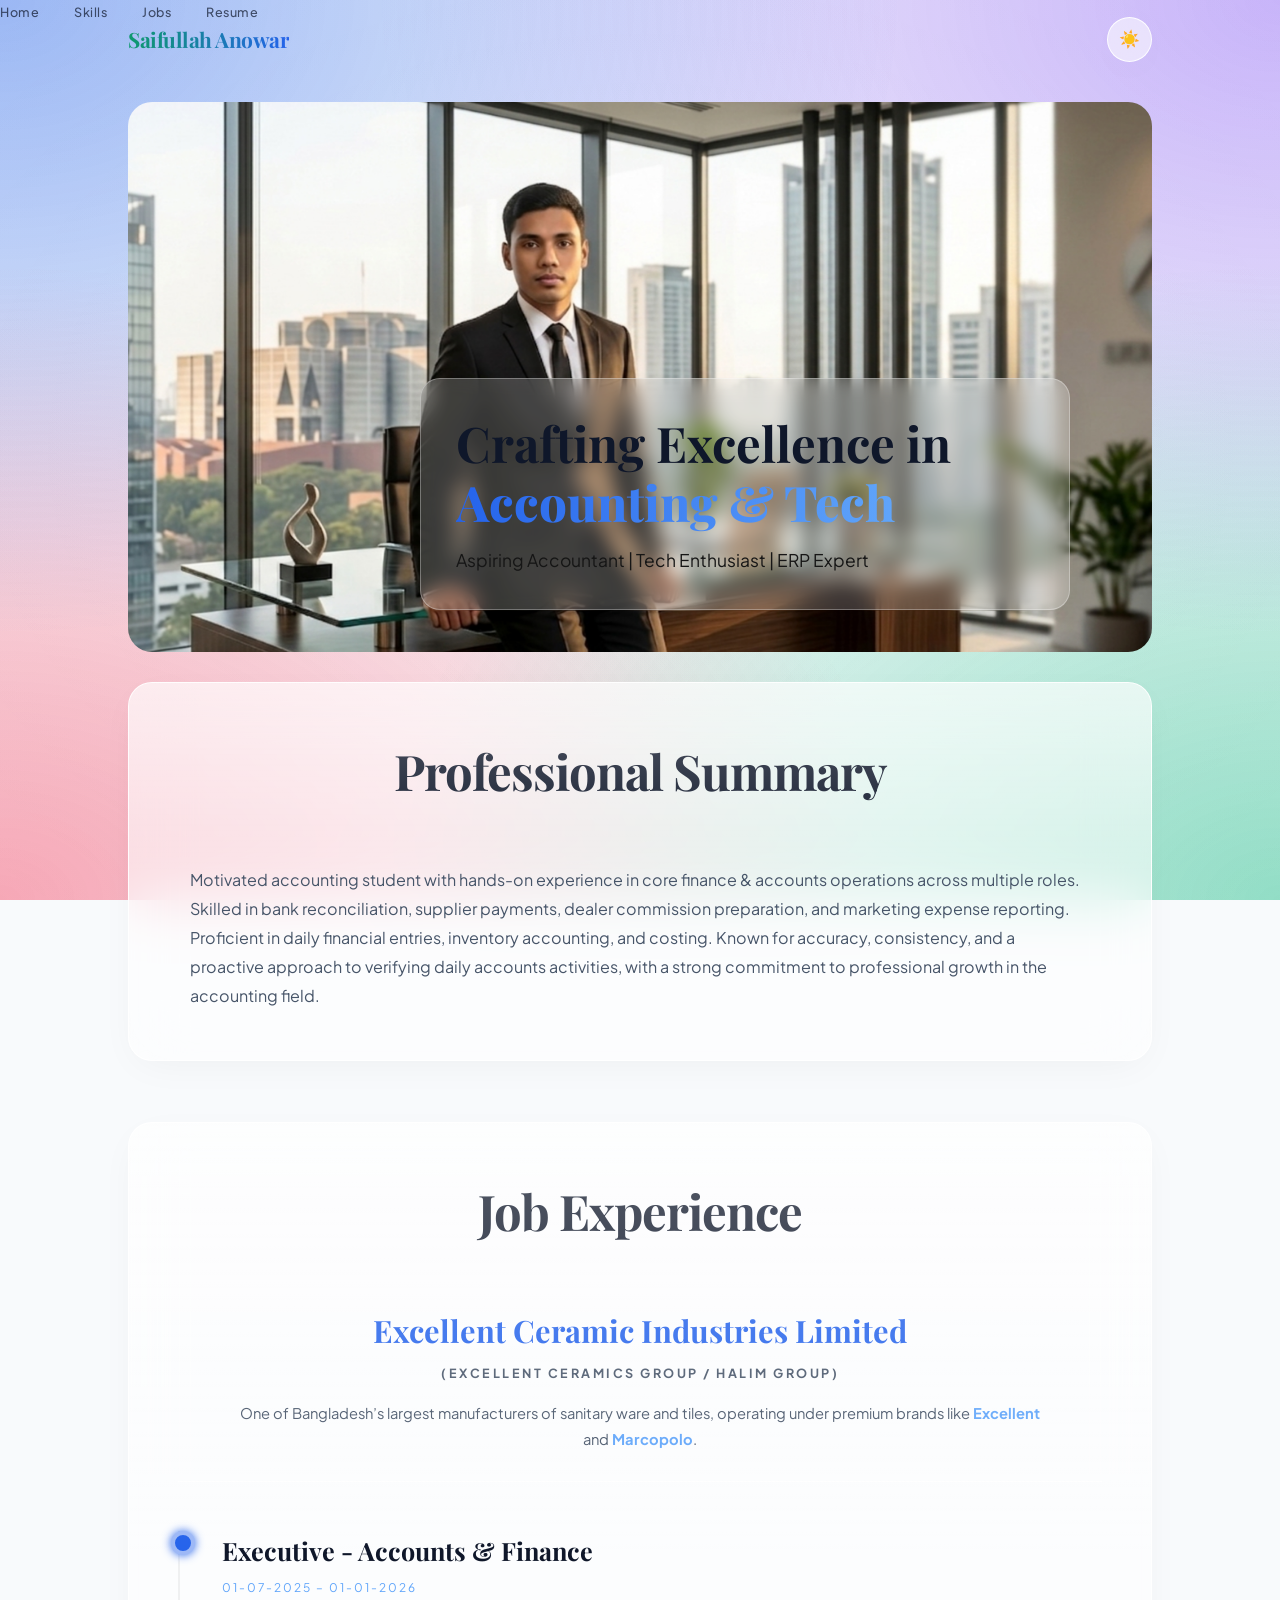
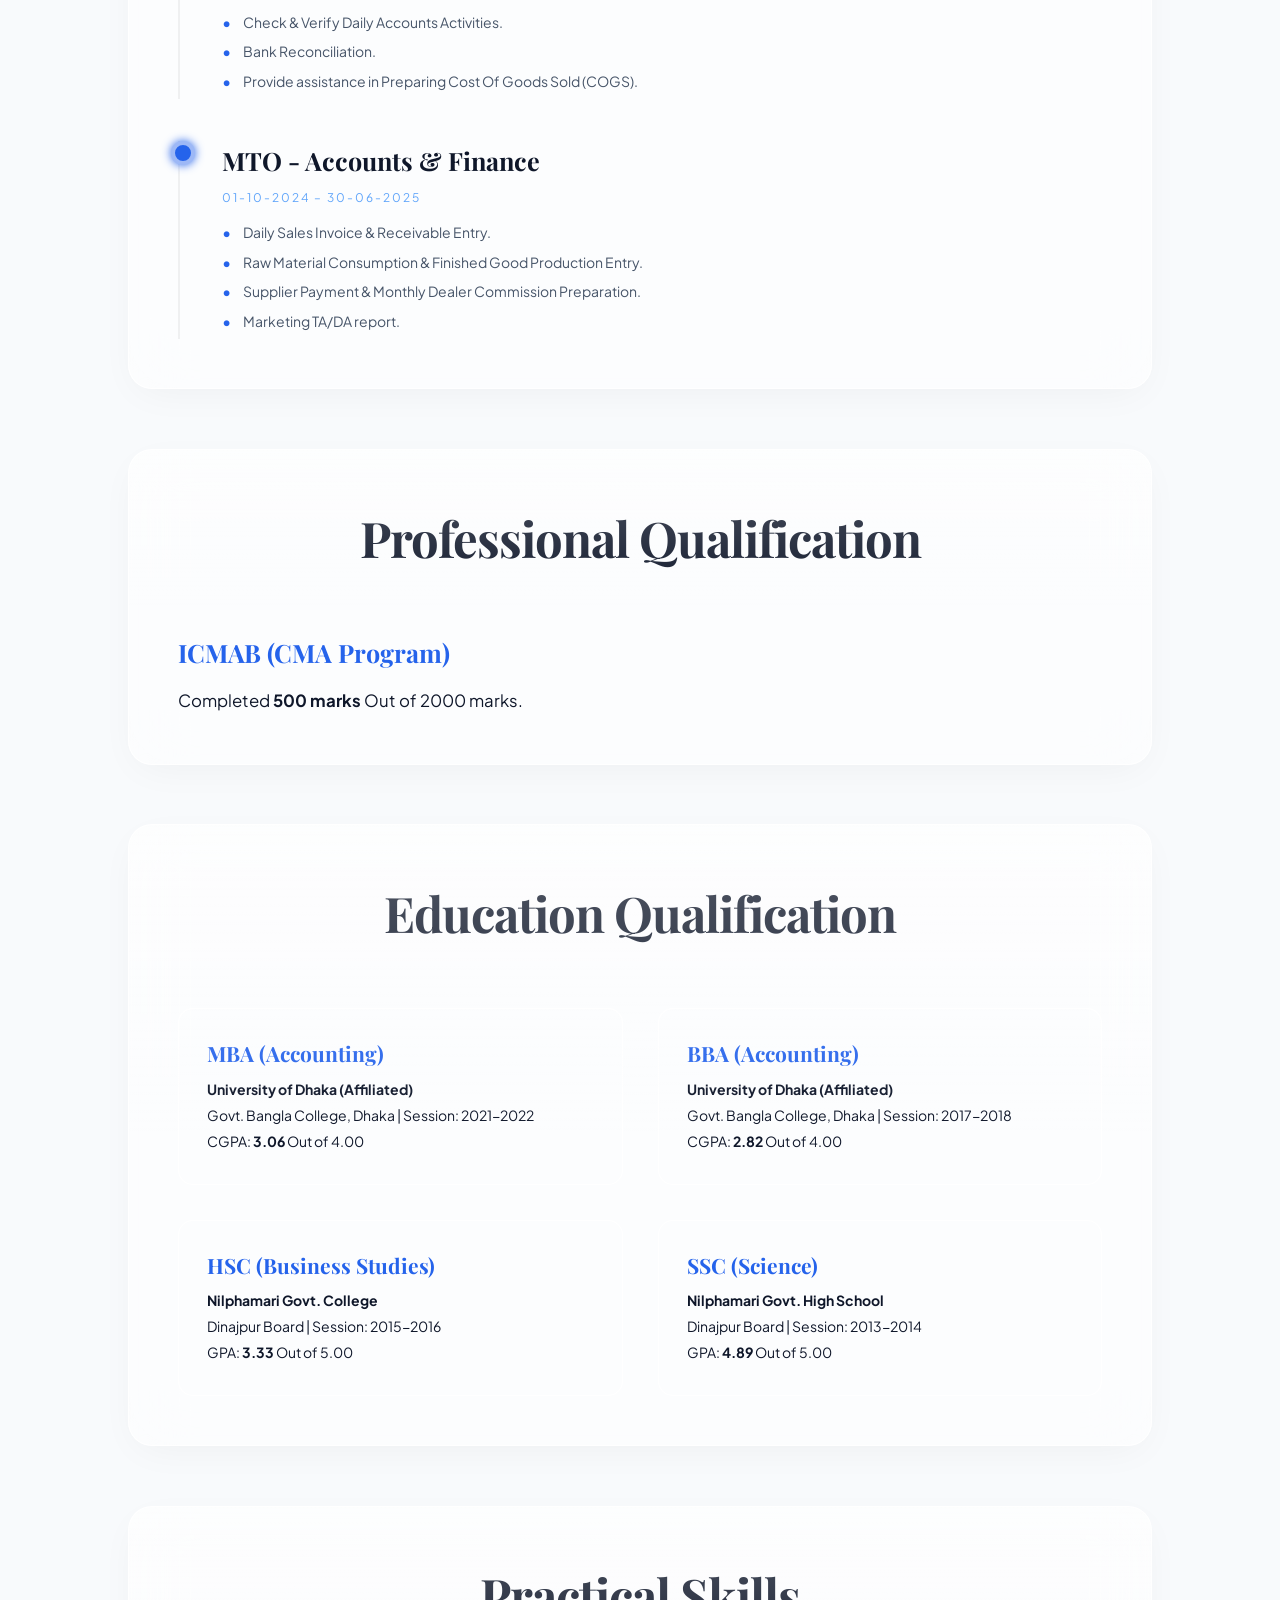
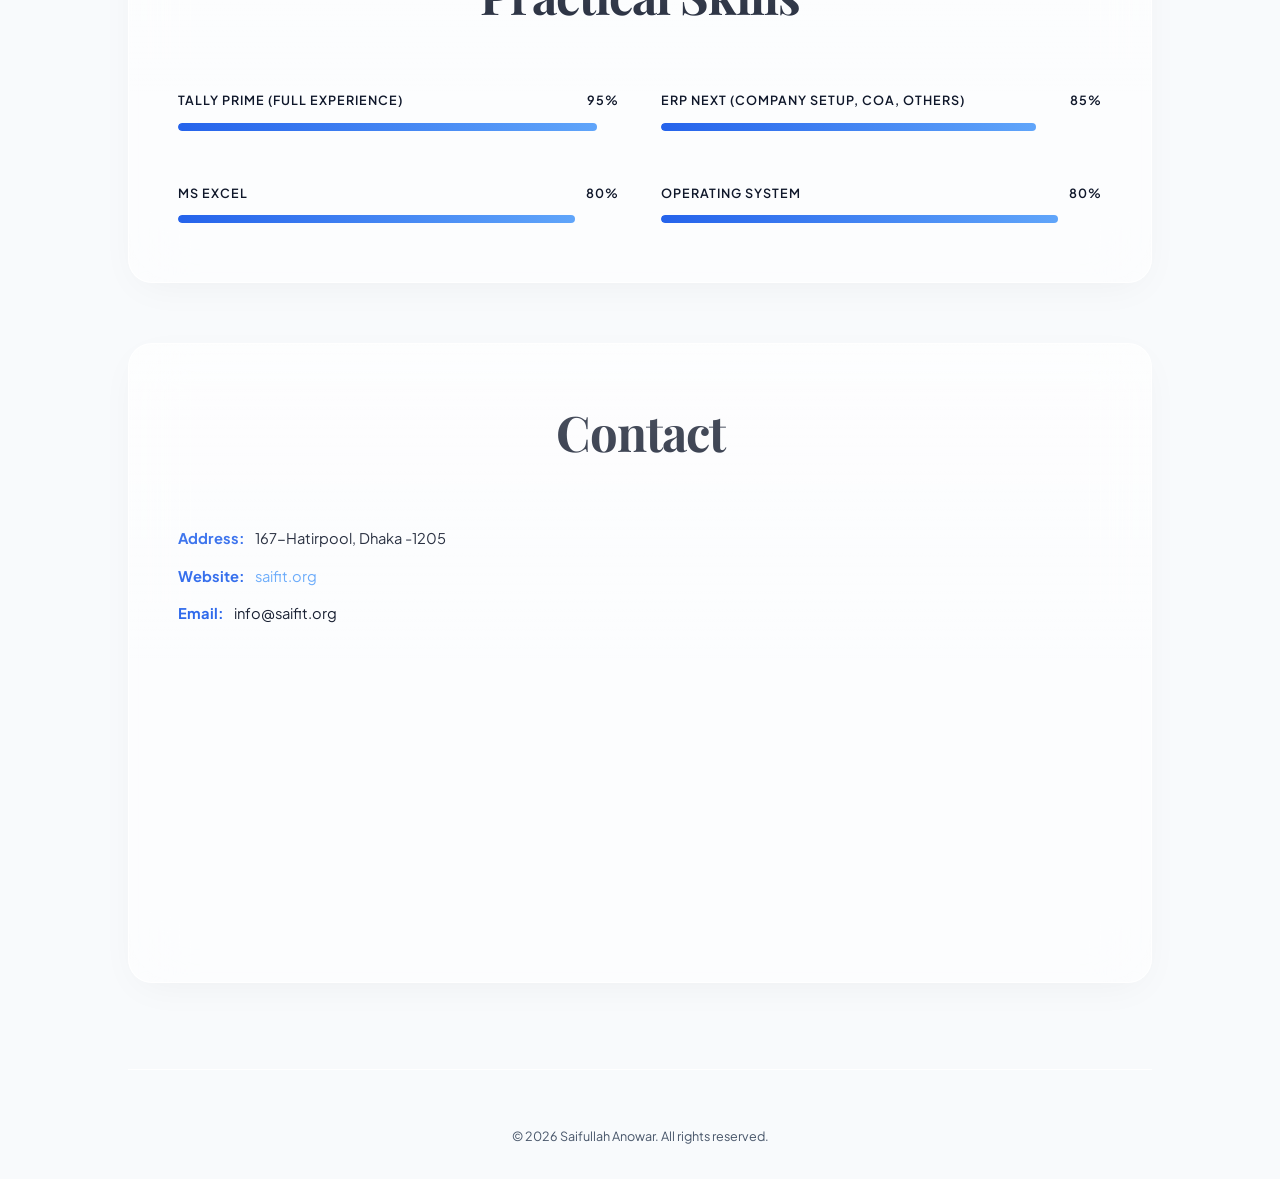
==== index.html @ 316e72c3 "Perf: optimize scroll, split templates, clean project" ====
<!DOCTYPE html>
<html lang="en">

<head>
  <meta charset="UTF-8" />
  <meta name="viewport" content="width=device-width, initial-scale=1.0" />
  <title>Saifullah Anowar – Portfolio</title>
  <link rel="preconnect" href="https://fonts.googleapis.com">
  <link rel="preconnect" href="https://fonts.gstatic.com" crossorigin>
  <link
    href="https://fonts.googleapis.com/css2?family=Playfair+Display:ital,wght@0,400..900;1,400..900&family=Plus+Jakarta+Sans:ital,wght@0,200..800;1,200..800&display=swap"
    rel="stylesheet">
  <link rel="stylesheet" href="assets/css/main.css" />

  <link rel="stylesheet" href="assets/css/desktop-ui.css" media="screen and (min-width: 1025px)" />
  <link rel="stylesheet" href="assets/css/mobile-ui.css" media="screen and (max-width: 1024px)" />

</head>

<body>
  <div id="header-placeholder"></div>

  <div class="layout">
    <main class="main">
      <section id="home" class="hero-section">
        <img src="assets/img/bg-section.png" alt="Hero Background" />
        <div class="hero-content">
          <h1>Crafting Excellence in <span class="accent-text">Accounting & Tech</span></h1>
          <p>Aspiring Accountant | Tech Enthusiast | ERP Expert</p>
        </div>
      </section>

      <section id="summary" class="summary-section section">
        <div class="glass-card">
          <div class="section-title">
            <h2>Professional Summary</h2>
          </div>
          <div class="summary-content">
            <p>Motivated accounting student with hands-on experience in core finance & accounts operations across
              multiple roles. Skilled in bank reconciliation, supplier payments, dealer commission preparation, and
              marketing expense reporting. Proficient in daily financial entries, inventory accounting, and costing.
              Known for accuracy, consistency, and a proactive approach to verifying daily accounts activities, with a
              strong commitment to professional growth in the accounting field.</p>
          </div>
        </div>
      </section>

      <section id="experience" class="experience-section section">
        <div class="glass-card">
          <div class="section-title">
            <h2>Job Experience</h2>
          </div>

          <div class="company-header">
            <h3>Excellent Ceramic Industries Limited</h3>
            <h4>(Excellent Ceramics Group / Halim Group)</h4>
            <p>One of Bangladesh’s largest manufacturers of sanitary ware and tiles, operating under premium brands like
              <strong>Excellent</strong> and <strong>Marcopolo</strong>.
            </p>
          </div>

          <div class="resume-grid">
            <div class="resume-item">
              <h2>Executive - Accounts & Finance</h2>
              <span>01-07-2025 – 01-01-2026</span>
              <ul>
                <li>Check & Verify Daily Accounts Activities.</li>
                <li>Bank Reconciliation.</li>
                <li>Provide assistance in Preparing Cost Of Goods Sold (COGS).</li>
              </ul>
            </div>
            <div class="resume-item">
              <h2>MTO - Accounts & Finance</h2>
              <span>01-10-2024 – 30-06-2025</span>
              <ul>
                <li>Daily Sales Invoice & Receivable Entry.</li>
                <li>Raw Material Consumption & Finished Good Production Entry.</li>
                <li>Supplier Payment & Monthly Dealer Commission Preparation.</li>
                <li>Marketing TA/DA report.</li>
              </ul>
            </div>
          </div>
        </div>
      </section>

      <section id="pro-qual" class="pro-qual-section section">
        <div class="glass-card">
          <div class="section-title">
            <h2>Professional Qualification</h2>
          </div>
          <div class="qual-content">
            <div class="qual-item">
              <h3>ICMAB (CMA Program)</h3>
              <p>Completed <strong>500 marks</strong> Out of 2000 marks.</p>
            </div>
          </div>
        </div>
      </section>

      <section id="education" class="education-section section">
        <div class="glass-card">
          <div class="section-title">
            <h2>Education Qualification</h2>
          </div>
          <div class="education-grid">
            <div class="edu-item">
              <h3>MBA (Accounting)</h3>
              <p><strong>University of Dhaka (Affiliated)</strong></p>
              <p>Govt. Bangla College, Dhaka | Session: 2021-2022</p>
              <p>CGPA: <strong>3.06</strong> Out of 4.00</p>
            </div>
            <div class="edu-item">
              <h3>BBA (Accounting)</h3>
              <p><strong>University of Dhaka (Affiliated)</strong></p>
              <p>Govt. Bangla College, Dhaka | Session: 2017-2018</p>
              <p>CGPA: <strong>2.82</strong> Out of 4.00</p>
            </div>
            <div class="edu-item">
              <h3>HSC (Business Studies)</h3>
              <p><strong>Nilphamari Govt. College</strong></p>
              <p>Dinajpur Board | Session: 2015-2016</p>
              <p>GPA: <strong>3.33</strong> Out of 5.00</p>
            </div>
            <div class="edu-item">
              <h3>SSC (Science)</h3>
              <p><strong>Nilphamari Govt. High School</strong></p>
              <p>Dinajpur Board | Session: 2013-2014</p>
              <p>GPA: <strong>4.89</strong> Out of 5.00</p>
            </div>
          </div>
        </div>
      </section>

      <section id="skills" class="skills-section section">
        <div class="glass-card">
          <div class="section-title">
            <h2>Practical Skills</h2>
          </div>
          <div class="skills-grid">
            <div class="skill-item">
              <label>TALLY PRIME (Full Experience)<span>95%</span></label>
              <div class="skill-bar"><span style="width: 95%"></span></div>
            </div>
            <div class="skill-item">
              <label>ERP NEXT (Company Setup, CoA, Others)<span>85%</span></label>
              <div class="skill-bar"><span style="width: 85%"></span></div>
            </div>
            <div class="skill-item">
              <label>MS Excel<span>80%</span></label>
              <div class="skill-bar"><span style="width: 90%"></span></div>
            </div>
            <div class="skill-item">
              <label>Operating System<span>80%</span></label>
              <div class="skill-bar"><span style="width: 90%"></span></div>
            </div>
          </div>
        </div>
      </section>

      <section id="details" class="details-section section">
        <div class="glass-card">
          <div class="section-title">
            <h2>Contact</h2>
          </div>
          <div class="details-grid">
            <div class="details-info">
              <div class="info-list">
                <p><strong>Address:</strong> 167-Hatirpool, Dhaka -1205</p>
                <p><strong>Website:</strong> <a href="https://saifit.org" target="_blank">saifit.org</a></p>
                <p><strong>Email:</strong> info@saifit.org</p>
              </div>
            </div>
            <div class="contact-map">
              <iframe class="map"
                src="https://www.google.com/maps/embed?pb=!1m14!1m12!1m3!1d1535.550013653479!2d90.39192133598281!3d23.741173668134117!2m3!1f0!2f0!3f0!3m2!1i1024!2i768!4f13.1!5e0!3m2!1sbn!2sbd!4v1751826912068!5m2!1sbn!2sbd"
                width="100%" height="300" style="border:0; border-radius: 15px;" allowfullscreen="" loading="lazy"
                referrerpolicy="no-referrer-when-downgrade"></iframe>
            </div>
          </div>
        </div>
      </section>

      <div id="footer-placeholder"></div>
    </main>
  </div>


  <script>
    let currentMode = window.innerWidth <= 1024 ? 'mobile' : 'desktop';

    async function loadUI() {
      const templateName = currentMode === 'mobile' ? 'mobile-ui.html' : 'desktop-ui.html';
      try {
        const response = await fetch(`templetes/${templateName}`);
        if (!response.ok) throw new Error("Failed to load template");
        const html = await response.text();
        
        const parser = new DOMParser();
        const doc = parser.parseFromString(html, 'text/html');
        
        const headerPlaceholder = document.getElementById('header-placeholder');
        headerPlaceholder.innerHTML = '';
        const newHeader = doc.querySelector('header');
        if (newHeader) headerPlaceholder.appendChild(newHeader.cloneNode(true));
        
        if (currentMode === 'mobile') {
          const newNav = doc.querySelector('nav');
          if (newNav) headerPlaceholder.appendChild(newNav.cloneNode(true));
        }

        const footerPlaceholder = document.getElementById('footer-placeholder');
        footerPlaceholder.innerHTML = '';
        const newFooter = doc.querySelector('footer');
        if (newFooter) footerPlaceholder.appendChild(newFooter.cloneNode(true));

        initTheme();
        window.dispatchEvent(new Event('scroll'));

      } catch (err) {
        console.error(err);
        document.getElementById('header-placeholder').innerHTML = 
          `<div style="padding: 20px; background: red; color: white; text-align: center; z-index: 10000; position: relative;">
            <b>Error loading UI templates.</b> Make sure you are using a local web server (like VS Code Live Server) because browsers block 'fetch' on file:/// paths natively.
          </div>`;
      }
    }

    loadUI();

    window.addEventListener('resize', () => {
      const newMode = window.innerWidth <= 1024 ? 'mobile' : 'desktop';
      if (newMode !== currentMode) {
        currentMode = newMode;
        loadUI();
      }
    });

    // Theme logic
    function initTheme() {
      const savedTheme = localStorage.getItem('theme');
      const systemTheme = window.matchMedia('(prefers-color-scheme: dark)').matches ? 'dark' : 'light';
      const theme = savedTheme || systemTheme;
      document.documentElement.setAttribute('data-theme', theme);
    }

    function toggleTheme() {
      const currentTheme = document.documentElement.getAttribute('data-theme');
      const newTheme = currentTheme === 'dark' ? 'light' : 'dark';
      document.documentElement.setAttribute('data-theme', newTheme);
      localStorage.setItem('theme', newTheme);
    }

    function toggleMenu() {
      const menu = document.getElementById('navmenu');
      if(menu) menu.classList.toggle('visible');
    }

    // Header scroll effect
    window.addEventListener('scroll', () => {
      const header = document.getElementById('header');
      if(header) {
        if (window.scrollY > 50) {
          header.classList.add('scrolled');
        } else {
          header.classList.remove('scrolled');
        }
      }
    });
  </script>
</body>

</html>
---- assets/css/main.css ----
:root {
  --accent: #2563eb;
  --accent-light: #60a5fa;
  --text: #0f172a;
  --text-dim: #475569;
  --font-body: 'Plus Jakarta Sans', sans-serif;
  --font-heading: 'Playfair Display', serif;

  /* Lite Theme Vars */
  --bg-base: #f8fafc;
  --glass-bg: rgba(255, 255, 255, 0.55);
  --glass-border: rgba(255, 255, 255, 0.9);
  --glass-blur: blur(30px);
  --header-bg: rgba(255, 255, 255, 0.6);
  --card-shadow: 0 10px 40px -10px rgba(0, 0, 0, 0.05);
  --mesh-opacity: 0.25;
}

[data-theme="dark"] {
  --accent: #60a5fa;
  --accent-light: #93c5fd;
  --text: #f1f5f9;
  --text-dim: #94a3b8;

  /* Dark Theme Vars */
  --bg-base: #020617;
  --glass-bg: rgba(15, 23, 42, 0.75);
  --glass-border: rgba(255, 255, 255, 0.2);
  --glass-blur: blur(30px);
  --header-bg: rgba(2, 6, 23, 0.8);
  --card-shadow: 0 20px 50px -12px rgba(0, 0, 0, 0.5);
  --mesh-opacity: 0.25;
}

/* Reset */
* {
  margin: 0;
  padding: 0;
  box-sizing: border-box;
}

html {
  font-size: clamp(14px, 1vw, 16px);
}

body {
  font-family: var(--font-body);
  color: var(--text);
  width: 100%;
  min-height: 100vh;
  overflow-x: hidden;
  background-color: var(--bg-base);
  line-height: 1.6;
  transition: background-color 0.5s ease, color 0.5s ease;
}

body::before {
  content: "";
  position: fixed;
  top: 0;
  left: 0;
  width: 100vw;
  height: 100vh;
  z-index: -10;
  pointer-events: none;
  background:
    radial-gradient(at 0% 0%, rgba(37, 99, 235, var(--mesh-opacity)) 0px, transparent 50%),
    radial-gradient(at 100% 0%, rgba(139, 92, 246, var(--mesh-opacity)) 0px, transparent 50%),
    radial-gradient(at 100% 100%, rgba(16, 185, 129, var(--mesh-opacity)) 0px, transparent 50%),
    radial-gradient(at 0% 100%, rgba(244, 63, 94, var(--mesh-opacity)) 0px, transparent 50%),
    radial-gradient(at 50% 50%, rgba(255, 255, 255, 0.05) 0px, transparent 100%);
}

/* Layout */
.layout {
  display: flex;
  flex-direction: column;
  padding-top: 80px;
  /* Space for fixed header */
}

/* Main Content */
.main {
  width: 80%;
  max-width: 1200px;
  margin: 0 auto;
}

/* Section Styles */
.section {
  padding: 30px 0;
  margin: 0;
  background: transparent;
  border: none;
  backdrop-filter: none;
  -webkit-backdrop-filter: none;
  box-shadow: none;
}

.glass-card {
  background: var(--glass-bg);
  backdrop-filter: var(--glass-blur);
  -webkit-backdrop-filter: var(--glass-blur);
  border: 1px solid var(--glass-border);
  border-radius: 24px;
  padding: 3.5rem;
  box-shadow: var(--card-shadow);
  position: relative;
  overflow: hidden;
  transition: background 0.5s ease, border 0.5s ease, box-shadow 0.5s ease;
  will-change: transform;
  transform: translateZ(0);
}

[data-theme="dark"] .glass-card {
  background: linear-gradient(135deg, rgba(30, 41, 59, 0.4), rgba(15, 23, 42, 0.7));
  border-top: 1px solid rgba(255, 255, 255, 0.15);
  border-left: 1px solid rgba(255, 255, 255, 0.1);
}

.glass-card::before {
  content: "";
  position: absolute;
  top: 0;
  left: 0;
  right: 0;
  height: 50%;
  background: linear-gradient(to bottom, rgba(255, 255, 255, 0.3) 0%, transparent 100%);
  pointer-events: none;
  z-index: 1;
}

.section-title {
  text-align: center;
  margin-bottom: 4rem;
}

.section-title h2 {
  font-size: 3.5rem;
  font-family: var(--font-heading);
  margin-bottom: 1rem;
  font-weight: 700;
  letter-spacing: -1px;
}

.section-title p {
  font-size: 1.1rem;
  color: var(--text-dim);
  max-width: 600px;
  margin: 0 auto;
  font-style: normal;
  line-height: 1.8;
}

/* Hero Section */
.hero-section {
  position: relative;
  min-height: calc(70vh - 80px);
  display: flex;
  flex-direction: column;
  justify-content: flex-end;
  align-items: flex-end;
  overflow: hidden;
  text-align: left;
  padding: 3rem 8%;
  border-radius: 24px;
}

.hero-section img {
  position: absolute;
  top: 0;
  left: 0;
  width: 100%;
  height: 100%;
  object-fit: cover;
  z-index: -1;
  opacity: 1;
  /* Slightly more visible */
  filter: none;
}

.hero-content {
  background: rgba(255, 255, 255, 0.2);
  backdrop-filter: blur(10px);
  -webkit-backdrop-filter: blur(10px);
  padding: 2.5rem;
  border-radius: 20px;
  border: 1px solid rgba(255, 255, 255, 0.3);
  box-shadow: 0 10px 30px rgba(0, 0, 0, 0.05);
  animation: fadeInLeft 1s ease-out;
  max-width: 650px;
}

.hero-section h1 {
  font-family: var(--font-heading);
  font-size: 3.5rem;
  /* Reduced for better visibility of BG */
  margin-bottom: 15px;
  line-height: 1.2;
  font-weight: 700;
}

.accent-text {
  background: linear-gradient(to right, var(--accent), var(--accent-light));
  -webkit-background-clip: text;
  -webkit-text-fill-color: transparent;
  font-weight: 800;
}

.hero-section p {
  font-size: 1.25rem;
  color: rgb(22, 22, 22);
  margin: 0;
}

@keyframes fadeInLeft {
  from {
    opacity: 0;
    transform: translateX(-30px);
  }

  to {
    opacity: 1;
    transform: translateX(0);
  }
}

/* Summary Section */
.summary-content p {
  font-size: 1.15rem;
  line-height: 1.8;
  color: var(--text-dim);
  max-width: 900px;
  margin: 0 auto;
}

/* Education Section */
.education-grid {
  display: grid;
  grid-template-columns: repeat(2, 1fr);
  gap: 2.5rem;
}

.edu-item {
  padding: 2rem;
  background: rgba(255, 255, 255, 0.03);
  border-radius: 15px;
  border: 1px solid var(--glass-border);
  transition: transform 0.3s ease, background 0.3s ease;
}

.edu-item:hover {
  transform: translateY(-5px);
  background: rgba(255, 255, 255, 0.05);
  border-color: var(--accent-light);
}

.edu-item h3 {
  font-family: var(--font-heading);
  font-size: 1.5rem;
  margin-bottom: 0.5rem;
  color: var(--accent);
}

.edu-item p {
  margin-bottom: 0.25rem;
}

.edu-item p strong {
  color: var(--text);
}

/* Details Section */
.details-grid {
  display: grid;
  grid-template-columns: 1fr 1fr;
  gap: 3rem;
  align-items: start;
}

.info-list p {
  margin-bottom: 1rem;
  font-size: 1.05rem;
}

.info-list p strong {
  color: var(--accent);
  margin-right: 0.5rem;
}

.info-list a {
  color: var(--accent-light);
  text-decoration: none;
}

.info-list a:hover {
  text-decoration: underline;
}

.qual-item h3 {
  font-family: var(--font-heading);
  font-size: 1.8rem;
  color: var(--accent);
  margin-bottom: 1rem;
}

.qual-item p {
  font-size: 1.2rem;
}


/* Skills Section */
.skills-grid {
  display: grid;
  grid-template-columns: repeat(2, 1fr);
  gap: 3rem;
}

.skill-item label {
  font-size: 0.9rem;
  font-weight: 600;
  margin-bottom: 12px;
  display: flex;
  justify-content: space-between;
  text-transform: uppercase;
  letter-spacing: 1px;
}

.skill-bar {
  height: 8px;
  background: rgba(255, 255, 255, 0.05);
  border-radius: 4px;
  overflow: hidden;
  margin-bottom: 10px;
}

.skill-bar span {
  display: block;
  height: 100%;
  background: linear-gradient(to right, var(--accent), var(--accent-light));
  border-radius: 4px;
  transition: width 1.5s cubic-bezier(0.1, 0, 0.1, 1);
}

/* Company Header for Experience */
.company-header {
  text-align: center;
  margin-bottom: 3.5rem;
  padding-bottom: 2rem;
  border-bottom: 1px solid var(--glass-border);
}

.company-header h3 {
  font-family: var(--font-heading);
  font-size: 2.2rem;
  color: var(--accent);
  margin-bottom: 0.5rem;
  font-weight: 700;
}

.company-header h4 {
  font-family: var(--font-body);
  font-size: 0.9rem;
  color: var(--text-dim);
  text-transform: uppercase;
  letter-spacing: 2.5px;
  margin-bottom: 1.2rem;
}

.company-header p {
  font-size: 1.05rem;
  color: var(--text-dim);
  max-width: 800px;
  margin: 0 auto;
  line-height: 1.8;
}

.company-header strong {
  color: var(--accent-light);
}

/* Resume Section */
.resume-grid {
  display: grid;
  gap: 3rem;
  position: relative;
}

.resume-item {
  position: relative;
  padding-left: 3rem;
  border-left: 2px solid rgba(0, 0, 0, 0.05);
}

.resume-item::before {
  content: "";
  width: 16px;
  height: 16px;
  background: var(--accent);
  border: 4px solid var(--glass-bg);
  border-radius: 50%;
  position: absolute;
  left: -9px;
  top: 0;
  box-shadow: 0 0 10px var(--accent);
}

.resume-item h2 {
  font-family: var(--font-heading);
  font-size: 1.8rem;
  color: var(--text);
  margin-bottom: 0.5rem;
}

.resume-item span {
  font-size: 0.85rem;
  color: var(--accent-light);
  text-transform: uppercase;
  letter-spacing: 2px;
  margin-bottom: 1rem;
  display: block;
}

.resume-item p {
  font-size: 1rem;
  color: var(--text-dim);
  line-height: 1.8;
}

.resume-item ul {
  margin-top: 1rem;
  list-style: none;
}

.resume-item ul li {
  position: relative;
  padding-left: 1.5rem;
  margin-bottom: 0.5rem;
  color: var(--text-dim);
}

.resume-item ul li::before {
  content: "•";
  color: var(--accent);
  position: absolute;
  left: 0;
  font-weight: bold;
}


/* Contact Section */
.contact-grid {
  display: grid;
  grid-template-columns: 1fr 1.5fr;
  gap: 4rem;
}

.contact-info {
  display: flex;
  flex-direction: column;
  gap: 2rem;
}

.contact-item h3 {
  font-family: var(--font-heading);
  font-size: 1.2rem;
  margin-bottom: 0.5rem;
  color: var(--accent-light);
}

.contact-item p {
  color: var(--text-dim);
}

.contact-map iframe {
  width: 100%;
  height: 400px;
  border-radius: 20px;
  border: 1px solid var(--glass-border);
}



/* 🎯 Responsive Adjustments */
@media (max-width: 1024px) {
  .hero-section h1 {
    font-size: 3.5rem;
  }

  .education-grid,
  .skills-grid,
  .details-grid {
    gap: 1.5rem;
  }

  .menu-toggle {
    display: none;
  }

  .navmenu {
    position: fixed;
    top: auto;
    bottom: 0;
    left: 0;
    width: 100%;
    height: auto;
    background: var(--header-bg);
    backdrop-filter: var(--glass-blur);
    -webkit-backdrop-filter: var(--glass-blur);
    padding: 0.8rem 1rem;
    border-top: 1px solid var(--glass-border);
    border-bottom: none;
    display: block;
    z-index: 1000;
  }

  .navmenu ul {
    flex-direction: row;
    justify-content: space-around;
    gap: 0;
    align-items: center;
  }

  .navmenu a {
    display: flex;
    flex-direction: column;
    align-items: center;
    gap: 0.4rem;
    font-size: 0.75rem;
    font-weight: 600;
    opacity: 0.6;
  }

  .navmenu a.active,
  .navmenu a:hover {
    opacity: 1;
    color: var(--accent);
  }

  .navmenu a::after {
    display: none;
  }

  .nav-icon {
    display: block;
    width: 24px;
    height: 24px;
  }
}

@media (max-width: 768px) {

  .header-container,
  .main {
    width: 92%;
  }

  .section-title h2 {
    font-size: 2.5rem;
  }

  .contact-grid,
  .skills-grid,
  .education-grid,
  .details-grid {
    grid-template-columns: 1fr;
  }

  .glass-card {
    padding: 1.5rem;
  }

  .hero-section {
    align-items: center;
    padding: 5% 5%;
  }

  .hero-content {
    max-width: 100%;
    padding: 2rem;
    text-align: center;
  }

  .hero-section h1 {
    font-size: 2.2rem;
  }

  .company-header h3 {
    font-size: 1.6rem;
  }

  .company-header h4 {
    font-size: 0.8rem;
  }

  .company-header p {
    font-size: 0.95rem;
  }
}
---- assets/css/desktop-ui.css ----
:root {
  --accent: #2563eb;
  --accent-light: #60a5fa;
  --text: #0f172a;
  --text-dim: #475569;
  --font-body: 'Plus Jakarta Sans', sans-serif;
  --font-heading: 'Playfair Display', serif;

  /* Lite Theme Vars */
  --bg-base: #f8fafc;
  --glass-bg: rgba(255, 255, 255, 0.55);
  --glass-border: rgba(255, 255, 255, 0.9);
  --glass-blur: blur(30px);
  --header-bg: rgba(255, 255, 255, 0.6);
  --card-shadow: 0 10px 40px -10px rgba(0, 0, 0, 0.05);
  --mesh-opacity: 0.25;
}

[data-theme="dark"] {
  --accent: #60a5fa;
  --accent-light: #93c5fd;
  --text: #f1f5f9;
  --text-dim: #94a3b8;

  /* Dark Theme Vars */
  --bg-base: #020617;
  --glass-bg: rgba(15, 23, 42, 0.75);
  --glass-border: rgba(255, 255, 255, 0.2);
  --glass-blur: blur(30px);
  --header-bg: rgba(2, 6, 23, 0.8);
  --card-shadow: 0 20px 50px -12px rgba(0, 0, 0, 0.5);
  --mesh-opacity: 0.25;
}

/* Reset */
* {
  margin: 0;
  padding: 0;
  box-sizing: border-box;
}

html {
  font-size: clamp(14px, 1vw, 16px);
}

body {
  font-family: var(--font-body);
  color: var(--text);
  width: 100%;
  min-height: 100vh;
  overflow-x: hidden;
  background-color: var(--bg-base);
  background:
    radial-gradient(at 0% 0%, rgba(37, 99, 235, var(--mesh-opacity)) 0px, transparent 50%),
    radial-gradient(at 100% 0%, rgba(139, 92, 246, var(--mesh-opacity)) 0px, transparent 50%),
    radial-gradient(at 100% 100%, rgba(16, 185, 129, var(--mesh-opacity)) 0px, transparent 50%),
    radial-gradient(at 0% 100%, rgba(244, 63, 94, var(--mesh-opacity)) 0px, transparent 50%),
    radial-gradient(at 50% 50%, rgba(255, 255, 255, 0.05) 0px, transparent 100%),
    var(--bg-base);
  background-attachment: fixed;
  line-height: 1.6;
  transition: background-color 0.5s ease, color 0.5s ease;
}

/* Layout */
.layout {
  display: flex;
  flex-direction: column;
  padding-top: 80px;
  /* Space for fixed header */
}

/* Header & Navigation */
.header {
  position: fixed;
  top: 0;
  left: 0;
  width: 100%;
  height: 80px;
  z-index: 1000;
  transition: height 0.4s ease, border-bottom 0.4s ease;
  display: flex;
  align-items: center;
  border-bottom: 1px solid transparent;
}

.header::before {
  content: "";
  position: absolute;
  top: 0;
  left: 0;
  right: 0;
  bottom: 0;
  background: transparent;
  transition: all 0.4s ease;
  z-index: -1;
  pointer-events: none;
}

.header.scrolled {
  border-bottom: 1px solid var(--glass-border);
  height: 70px;
}

.header.scrolled::before {
  background: var(--header-bg);
  backdrop-filter: var(--glass-blur);
  -webkit-backdrop-filter: var(--glass-blur);
}

.header-container {
  width: 80%;
  max-width: 1200px;
  margin: 0 auto;
  display: flex;
  justify-content: space-between;
  align-items: center;
}

.logo-text {
  font-family: var(--font-heading);
  font-size: 1.5rem;
  letter-spacing: -0.5px;
  background: linear-gradient(to right, #0e996c, var(--accent));
  -webkit-background-clip: text;
  -webkit-text-fill-color: transparent;
}

.header-right {
  display: flex;
  align-items: center;
  gap: 2.5rem;
}

.navmenu ul {
  display: flex;
  list-style: none;
  gap: 2.5rem;
}

.navmenu a {
  color: var(--text);
  text-decoration: none;
  font-size: 0.9rem;
  font-weight: 500;
  letter-spacing: 0.5px;
  transition: 0.3s;
  opacity: 0.7;
  position: relative;
}

.navmenu a:hover {
  opacity: 1;
  color: var(--accent-light);
}

.header-actions {
  display: flex;
  align-items: center;
  gap: 1rem;
}

.nav-icon {
  display: none;
}

/* Theme Toggle Button */
.theme-toggle {
  background: var(--glass-bg);
  border: 1px solid var(--glass-border);
  backdrop-filter: var(--glass-blur);
  width: 45px;
  height: 45px;
  border-radius: 50%;
  cursor: pointer;
  display: flex;
  align-items: center;
  justify-content: center;
  font-size: 1.2rem;
  transition: all 0.3s cubic-bezier(0.4, 0, 0.2, 1);
  color: var(--text);
  box-shadow: var(--card-shadow);
}

.theme-toggle:hover {
  transform: scale(1.1) rotate(12deg);
  border-color: var(--accent);
}

.theme-toggle .moon-icon {
  display: none;
}

[data-theme="dark"] .theme-toggle .sun-icon {
  display: none;
}

[data-theme="dark"] .theme-toggle .moon-icon {
  display: block;
}

.navmenu a::after {
  content: '';
  position: absolute;
  bottom: -5px;
  left: 0;
  width: 0;
  height: 2px;
  background: var(--accent);
  transition: 0.3s;
}

.navmenu a:hover::after {
  width: 100%;
}

/* Main Content */
.main {
  width: 80%;
  max-width: 1200px;
  margin: 0 auto;
}

/* Section Styles */
.section {
  padding: 30px 0;
  margin: 0;
  background: transparent;
  border: none;
  backdrop-filter: none;
  -webkit-backdrop-filter: none;
  box-shadow: none;
}

.glass-card {
  background: var(--glass-bg);
  backdrop-filter: var(--glass-blur);
  -webkit-backdrop-filter: var(--glass-blur);
  border: 1px solid var(--glass-border);
  border-radius: 24px;
  padding: 3.5rem;
  box-shadow: var(--card-shadow);
  position: relative;
  overflow: hidden;
  transition: background 0.5s ease, border 0.5s ease, box-shadow 0.5s ease;
}

[data-theme="dark"] .glass-card {
  background: linear-gradient(135deg, rgba(30, 41, 59, 0.4), rgba(15, 23, 42, 0.7));
  border-top: 1px solid rgba(255, 255, 255, 0.15);
  border-left: 1px solid rgba(255, 255, 255, 0.1);
}

.glass-card::before {
  content: "";
  position: absolute;
  top: 0;
  left: 0;
  right: 0;
  height: 50%;
  background: linear-gradient(to bottom, rgba(255, 255, 255, 0.3) 0%, transparent 100%);
  pointer-events: none;
  z-index: 1;
}

.section-title {
  text-align: center;
  margin-bottom: 4rem;
}

.section-title h2 {
  font-size: 3.5rem;
  font-family: var(--font-heading);
  margin-bottom: 1rem;
  font-weight: 700;
  letter-spacing: -1px;
}

.section-title p {
  font-size: 1.1rem;
  color: var(--text-dim);
  max-width: 600px;
  margin: 0 auto;
  font-style: normal;
  line-height: 1.8;
}

/* Hero Section */
.hero-section {
  position: relative;
  min-height: calc(70vh - 80px);
  display: flex;
  flex-direction: column;
  justify-content: flex-end;
  align-items: flex-end;
  overflow: hidden;
  text-align: left;
  padding: 3rem 8%;
  border-radius: 24px;
}

.hero-section img {
  position: absolute;
  top: 0;
  left: 0;
  width: 100%;
  height: 100%;
  object-fit: cover;
  z-index: -1;
  opacity: 1;
  /* Slightly more visible */
  filter: none;
}

.hero-content {
  background: rgba(255, 255, 255, 0.2);
  backdrop-filter: blur(10px);
  -webkit-backdrop-filter: blur(10px);
  padding: 2.5rem;
  border-radius: 20px;
  border: 1px solid rgba(255, 255, 255, 0.3);
  box-shadow: 0 10px 30px rgba(0, 0, 0, 0.05);
  animation: fadeInLeft 1s ease-out;
  max-width: 650px;
}

.hero-section h1 {
  font-family: var(--font-heading);
  font-size: 3.5rem;
  /* Reduced for better visibility of BG */
  margin-bottom: 15px;
  line-height: 1.2;
  font-weight: 700;
}

.accent-text {
  background: linear-gradient(to right, var(--accent), var(--accent-light));
  -webkit-background-clip: text;
  -webkit-text-fill-color: transparent;
  font-weight: 800;
}

.hero-section p {
  font-size: 1.25rem;
  color: rgb(22, 22, 22);
  margin: 0;
}

@keyframes fadeInLeft {
  from {
    opacity: 0;
    transform: translateX(-30px);
  }

  to {
    opacity: 1;
    transform: translateX(0);
  }
}

/* Summary Section */
.summary-content p {
  font-size: 1.15rem;
  line-height: 1.8;
  color: var(--text-dim);
  max-width: 900px;
  margin: 0 auto;
}

/* Education Section */
.education-grid {
  display: grid;
  grid-template-columns: repeat(2, 1fr);
  gap: 2.5rem;
}

.edu-item {
  padding: 2rem;
  background: rgba(255, 255, 255, 0.03);
  border-radius: 15px;
  border: 1px solid var(--glass-border);
  transition: transform 0.3s ease, background 0.3s ease;
}

.edu-item:hover {
  transform: translateY(-5px);
  background: rgba(255, 255, 255, 0.05);
  border-color: var(--accent-light);
}

.edu-item h3 {
  font-family: var(--font-heading);
  font-size: 1.5rem;
  margin-bottom: 0.5rem;
  color: var(--accent);
}

.edu-item p {
  margin-bottom: 0.25rem;
}

.edu-item p strong {
  color: var(--text);
}

/* Details Section */
.details-grid {
  display: grid;
  grid-template-columns: 1fr 1fr;
  gap: 3rem;
  align-items: start;
}

.info-list p {
  margin-bottom: 1rem;
  font-size: 1.05rem;
}

.info-list p strong {
  color: var(--accent);
  margin-right: 0.5rem;
}

.info-list a {
  color: var(--accent-light);
  text-decoration: none;
}

.info-list a:hover {
  text-decoration: underline;
}

.qual-item h3 {
  font-family: var(--font-heading);
  font-size: 1.8rem;
  color: var(--accent);
  margin-bottom: 1rem;
}

.qual-item p {
  font-size: 1.2rem;
}


/* Skills Section */
.skills-grid {
  display: grid;
  grid-template-columns: repeat(2, 1fr);
  gap: 3rem;
}

.skill-item label {
  font-size: 0.9rem;
  font-weight: 600;
  margin-bottom: 12px;
  display: flex;
  justify-content: space-between;
  text-transform: uppercase;
  letter-spacing: 1px;
}

.skill-bar {
  height: 8px;
  background: rgba(255, 255, 255, 0.05);
  border-radius: 4px;
  overflow: hidden;
  margin-bottom: 10px;
}

.skill-bar span {
  display: block;
  height: 100%;
  background: linear-gradient(to right, var(--accent), var(--accent-light));
  border-radius: 4px;
  transition: width 1.5s cubic-bezier(0.1, 0, 0.1, 1);
}

/* Company Header for Experience */
.company-header {
  text-align: center;
  margin-bottom: 3.5rem;
  padding-bottom: 2rem;
  border-bottom: 1px solid var(--glass-border);
}

.company-header h3 {
  font-family: var(--font-heading);
  font-size: 2.2rem;
  color: var(--accent);
  margin-bottom: 0.5rem;
  font-weight: 700;
}

.company-header h4 {
  font-family: var(--font-body);
  font-size: 0.9rem;
  color: var(--text-dim);
  text-transform: uppercase;
  letter-spacing: 2.5px;
  margin-bottom: 1.2rem;
}

.company-header p {
  font-size: 1.05rem;
  color: var(--text-dim);
  max-width: 800px;
  margin: 0 auto;
  line-height: 1.8;
}

.company-header strong {
  color: var(--accent-light);
}

/* Resume Section */
.resume-grid {
  display: grid;
  gap: 3rem;
  position: relative;
}

.resume-item {
  position: relative;
  padding-left: 3rem;
  border-left: 2px solid rgba(0, 0, 0, 0.05);
}

.resume-item::before {
  content: "";
  width: 16px;
  height: 16px;
  background: var(--accent);
  border: 4px solid var(--glass-bg);
  border-radius: 50%;
  position: absolute;
  left: -9px;
  top: 0;
  box-shadow: 0 0 10px var(--accent);
}

.resume-item h2 {
  font-family: var(--font-heading);
  font-size: 1.8rem;
  color: var(--text);
  margin-bottom: 0.5rem;
}

.resume-item span {
  font-size: 0.85rem;
  color: var(--accent-light);
  text-transform: uppercase;
  letter-spacing: 2px;
  margin-bottom: 1rem;
  display: block;
}

.resume-item p {
  font-size: 1rem;
  color: var(--text-dim);
  line-height: 1.8;
}

.resume-item ul {
  margin-top: 1rem;
  list-style: none;
}

.resume-item ul li {
  position: relative;
  padding-left: 1.5rem;
  margin-bottom: 0.5rem;
  color: var(--text-dim);
}

.resume-item ul li::before {
  content: "•";
  color: var(--accent);
  position: absolute;
  left: 0;
  font-weight: bold;
}


/* Contact Section */
.contact-grid {
  display: grid;
  grid-template-columns: 1fr 1.5fr;
  gap: 4rem;
}

.contact-info {
  display: flex;
  flex-direction: column;
  gap: 2rem;
}

.contact-item h3 {
  font-family: var(--font-heading);
  font-size: 1.2rem;
  margin-bottom: 0.5rem;
  color: var(--accent-light);
}

.contact-item p {
  color: var(--text-dim);
}

.contact-map iframe {
  width: 100%;
  height: 400px;
  border-radius: 20px;
  border: 1px solid var(--glass-border);
}

/* Footer */
.footer {
  text-align: center;
  padding: 4rem 0;
  color: var(--text-dim);
  font-size: 0.9rem;
  border-top: 1px solid var(--glass-border);
  margin-top: 4rem;
}

/* Mobile Toggle */
.menu-toggle {
  display: none;
  font-size: 1.8rem;
  cursor: pointer;
  color: var(--text);
}

/* 🎯 Responsive Adjustments */
@media (max-width: 1024px) {
  .hero-section h1 {
    font-size: 3.5rem;
  }

  .education-grid,
  .skills-grid,
  .details-grid {
    gap: 1.5rem;
  }

  .menu-toggle {
    display: none;
  }

  .navmenu {
    position: fixed;
    top: auto;
    bottom: 0;
    left: 0;
    width: 100%;
    height: auto;
    background: var(--header-bg);
    backdrop-filter: var(--glass-blur);
    -webkit-backdrop-filter: var(--glass-blur);
    padding: 0.8rem 1rem;
    border-top: 1px solid var(--glass-border);
    border-bottom: none;
    display: block;
    z-index: 1000;
  }

  .navmenu ul {
    flex-direction: row;
    justify-content: space-around;
    gap: 0;
    align-items: center;
  }

  .navmenu a {
    display: flex;
    flex-direction: column;
    align-items: center;
    gap: 0.4rem;
    font-size: 0.75rem;
    font-weight: 600;
    opacity: 0.6;
  }

  .navmenu a.active,
  .navmenu a:hover {
    opacity: 1;
    color: var(--accent);
  }

  .navmenu a::after {
    display: none;
  }

  .nav-icon {
    display: block;
    width: 24px;
    height: 24px;
  }
}

@media (max-width: 768px) {

  .header-container,
  .main {
    width: 92%;
  }

  .section-title h2 {
    font-size: 2.5rem;
  }

  .contact-grid,
  .skills-grid,
  .education-grid,
  .details-grid {
    grid-template-columns: 1fr;
  }

  .glass-card {
    padding: 1.5rem;
  }

  .hero-section {
    align-items: center;
    padding: 5% 5%;
  }

  .hero-content {
    max-width: 100%;
    padding: 2rem;
    text-align: center;
  }

  .hero-section h1 {
    font-size: 2.2rem;
  }

  .company-header h3 {
    font-size: 1.6rem;
  }

  .company-header h4 {
    font-size: 0.8rem;
  }

  .company-header p {
    font-size: 0.95rem;
  }
}
---- assets/css/mobile-ui.css ----
:root {
  --accent: #2563eb;
  --accent-light: #60a5fa;
  --text: #0f172a;
  --text-dim: #475569;
  --font-body: 'Plus Jakarta Sans', sans-serif;
  --font-heading: 'Playfair Display', serif;

  /* Lite Theme Vars */
  --bg-base: #f8fafc;
  --glass-bg: rgba(255, 255, 255, 0.55);
  --glass-border: rgba(255, 255, 255, 0.9);
  --glass-blur: blur(30px);
  --header-bg: rgba(255, 255, 255, 0.6);
  --card-shadow: 0 10px 40px -10px rgba(0, 0, 0, 0.05);
  --mesh-opacity: 0.25;
}

[data-theme="dark"] {
  --accent: #60a5fa;
  --accent-light: #93c5fd;
  --text: #f1f5f9;
  --text-dim: #94a3b8;

  /* Dark Theme Vars */
  --bg-base: #020617;
  --glass-bg: rgba(15, 23, 42, 0.75);
  --glass-border: rgba(255, 255, 255, 0.2);
  --glass-blur: blur(30px);
  --header-bg: rgba(2, 6, 23, 0.8);
  --card-shadow: 0 20px 50px -12px rgba(0, 0, 0, 0.5);
  --mesh-opacity: 0.25;
}

/* Reset */
* {
  margin: 0;
  padding: 0;
  box-sizing: border-box;
}

html {
  font-size: clamp(14px, 1vw, 16px);
}

body {
  font-family: var(--font-body);
  color: var(--text);
  width: 100%;
  min-height: 100vh;
  overflow-x: hidden;
  background-color: var(--bg-base);
  background:
    radial-gradient(at 0% 0%, rgba(37, 99, 235, var(--mesh-opacity)) 0px, transparent 50%),
    radial-gradient(at 100% 0%, rgba(139, 92, 246, var(--mesh-opacity)) 0px, transparent 50%),
    radial-gradient(at 100% 100%, rgba(16, 185, 129, var(--mesh-opacity)) 0px, transparent 50%),
    radial-gradient(at 0% 100%, rgba(244, 63, 94, var(--mesh-opacity)) 0px, transparent 50%),
    radial-gradient(at 50% 50%, rgba(255, 255, 255, 0.05) 0px, transparent 100%),
    var(--bg-base);
  background-attachment: fixed;
  line-height: 1.6;
  transition: background-color 0.5s ease, color 0.5s ease;
}

/* Layout */
.layout {
  display: flex;
  flex-direction: column;
  padding-top: 80px;
  /* Space for fixed header */
}

/* Header & Navigation */
.header {
  position: fixed;
  top: 0;
  left: 0;
  width: 100%;
  height: 80px;
  z-index: 1000;
  transition: height 0.4s ease, border-bottom 0.4s ease;
  display: flex;
  align-items: center;
  border-bottom: 1px solid transparent;
}

.header::before {
  content: "";
  position: absolute;
  top: 0;
  left: 0;
  right: 0;
  bottom: 0;
  background: transparent;
  transition: all 0.4s ease;
  z-index: -1;
  pointer-events: none;
}

.header.scrolled {
  border-bottom: 1px solid var(--glass-border);
  height: 70px;
}

.header.scrolled::before {
  background: var(--header-bg);
  backdrop-filter: var(--glass-blur);
  -webkit-backdrop-filter: var(--glass-blur);
}

.header-container {
  width: 80%;
  max-width: 1200px;
  margin: 0 auto;
  display: flex;
  justify-content: space-between;
  align-items: center;
}

.logo-text {
  font-family: var(--font-heading);
  font-size: 1.5rem;
  letter-spacing: -0.5px;
  background: linear-gradient(to right, #0e996c, var(--accent));
  -webkit-background-clip: text;
  -webkit-text-fill-color: transparent;
}

.navmenu ul {
  display: flex;
  list-style: none;
  gap: 2.5rem;
}

.navmenu a {
  color: var(--text);
  text-decoration: none;
  font-size: 0.9rem;
  font-weight: 500;
  letter-spacing: 0.5px;
  transition: 0.3s;
  opacity: 0.7;
  position: relative;
}

.navmenu a:hover {
  opacity: 1;
  color: var(--accent-light);
}

.header-actions {
  display: flex;
  align-items: center;
  gap: 1rem;
}

.nav-icon {
  display: none;
}

/* Theme Toggle Button */
.theme-toggle {
  background: var(--glass-bg);
  border: 1px solid var(--glass-border);
  backdrop-filter: var(--glass-blur);
  width: 45px;
  height: 45px;
  border-radius: 50%;
  cursor: pointer;
  display: flex;
  align-items: center;
  justify-content: center;
  font-size: 1.2rem;
  transition: all 0.3s cubic-bezier(0.4, 0, 0.2, 1);
  color: var(--text);
  box-shadow: var(--card-shadow);
}

.theme-toggle:hover {
  transform: scale(1.1) rotate(12deg);
  border-color: var(--accent);
}

.theme-toggle .moon-icon {
  display: none;
}

[data-theme="dark"] .theme-toggle .sun-icon {
  display: none;
}

[data-theme="dark"] .theme-toggle .moon-icon {
  display: block;
}

.navmenu a::after {
  content: '';
  position: absolute;
  bottom: -5px;
  left: 0;
  width: 0;
  height: 2px;
  background: var(--accent);
  transition: 0.3s;
}

.navmenu a:hover::after {
  width: 100%;
}

/* Main Content */
.main {
  width: 80%;
  max-width: 1200px;
  margin: 0 auto;
}

/* Section Styles */
.section {
  padding: 30px 0;
  margin: 0;
  background: transparent;
  border: none;
  backdrop-filter: none;
  -webkit-backdrop-filter: none;
  box-shadow: none;
}

.glass-card {
  background: var(--glass-bg);
  backdrop-filter: var(--glass-blur);
  -webkit-backdrop-filter: var(--glass-blur);
  border: 1px solid var(--glass-border);
  border-radius: 24px;
  padding: 3.5rem;
  box-shadow: var(--card-shadow);
  position: relative;
  overflow: hidden;
  transition: background 0.5s ease, border 0.5s ease, box-shadow 0.5s ease;
}

[data-theme="dark"] .glass-card {
  background: linear-gradient(135deg, rgba(30, 41, 59, 0.4), rgba(15, 23, 42, 0.7));
  border-top: 1px solid rgba(255, 255, 255, 0.15);
  border-left: 1px solid rgba(255, 255, 255, 0.1);
}

.glass-card::before {
  content: "";
  position: absolute;
  top: 0;
  left: 0;
  right: 0;
  height: 50%;
  background: linear-gradient(to bottom, rgba(255, 255, 255, 0.3) 0%, transparent 100%);
  pointer-events: none;
  z-index: 1;
}

.section-title {
  text-align: center;
  margin-bottom: 4rem;
}

.section-title h2 {
  font-size: 3.5rem;
  font-family: var(--font-heading);
  margin-bottom: 1rem;
  font-weight: 700;
  letter-spacing: -1px;
}

.section-title p {
  font-size: 1.1rem;
  color: var(--text-dim);
  max-width: 600px;
  margin: 0 auto;
  font-style: normal;
  line-height: 1.8;
}

/* Hero Section */
.hero-section {
  position: relative;
  min-height: calc(70vh - 80px);
  display: flex;
  flex-direction: column;
  justify-content: flex-end;
  align-items: flex-end;
  overflow: hidden;
  text-align: left;
  padding: 3rem 8%;
  border-radius: 24px;
}

.hero-section img {
  position: absolute;
  top: 0;
  left: 0;
  width: 100%;
  height: 100%;
  object-fit: cover;
  z-index: -1;
  opacity: 1;
  /* Slightly more visible */
  filter: none;
}

.hero-content {
  background: rgba(255, 255, 255, 0.2);
  backdrop-filter: blur(10px);
  -webkit-backdrop-filter: blur(10px);
  padding: 2.5rem;
  border-radius: 20px;
  border: 1px solid rgba(255, 255, 255, 0.3);
  box-shadow: 0 10px 30px rgba(0, 0, 0, 0.05);
  animation: fadeInLeft 1s ease-out;
  max-width: 650px;
}

.hero-section h1 {
  font-family: var(--font-heading);
  font-size: 3.5rem;
  /* Reduced for better visibility of BG */
  margin-bottom: 15px;
  line-height: 1.2;
  font-weight: 700;
}

.accent-text {
  background: linear-gradient(to right, var(--accent), var(--accent-light));
  -webkit-background-clip: text;
  -webkit-text-fill-color: transparent;
  font-weight: 800;
}

.hero-section p {
  font-size: 1.25rem;
  color: rgb(22, 22, 22);
  margin: 0;
}

@keyframes fadeInLeft {
  from {
    opacity: 0;
    transform: translateX(-30px);
  }

  to {
    opacity: 1;
    transform: translateX(0);
  }
}

/* Summary Section */
.summary-content p {
  font-size: 1.15rem;
  line-height: 1.8;
  color: var(--text-dim);
  max-width: 900px;
  margin: 0 auto;
}

/* Education Section */
.education-grid {
  display: grid;
  grid-template-columns: repeat(2, 1fr);
  gap: 2.5rem;
}

.edu-item {
  padding: 2rem;
  background: rgba(255, 255, 255, 0.03);
  border-radius: 15px;
  border: 1px solid var(--glass-border);
  transition: transform 0.3s ease, background 0.3s ease;
}

.edu-item:hover {
  transform: translateY(-5px);
  background: rgba(255, 255, 255, 0.05);
  border-color: var(--accent-light);
}

.edu-item h3 {
  font-family: var(--font-heading);
  font-size: 1.5rem;
  margin-bottom: 0.5rem;
  color: var(--accent);
}

.edu-item p {
  margin-bottom: 0.25rem;
}

.edu-item p strong {
  color: var(--text);
}

/* Details Section */
.details-grid {
  display: grid;
  grid-template-columns: 1fr 1fr;
  gap: 3rem;
  align-items: start;
}

.info-list p {
  margin-bottom: 1rem;
  font-size: 1.05rem;
}

.info-list p strong {
  color: var(--accent);
  margin-right: 0.5rem;
}

.info-list a {
  color: var(--accent-light);
  text-decoration: none;
}

.info-list a:hover {
  text-decoration: underline;
}

.qual-item h3 {
  font-family: var(--font-heading);
  font-size: 1.8rem;
  color: var(--accent);
  margin-bottom: 1rem;
}

.qual-item p {
  font-size: 1.2rem;
}


/* Skills Section */
.skills-grid {
  display: grid;
  grid-template-columns: repeat(2, 1fr);
  gap: 3rem;
}

.skill-item label {
  font-size: 0.9rem;
  font-weight: 600;
  margin-bottom: 12px;
  display: flex;
  justify-content: space-between;
  text-transform: uppercase;
  letter-spacing: 1px;
}

.skill-bar {
  height: 8px;
  background: rgba(255, 255, 255, 0.05);
  border-radius: 4px;
  overflow: hidden;
  margin-bottom: 10px;
}

.skill-bar span {
  display: block;
  height: 100%;
  background: linear-gradient(to right, var(--accent), var(--accent-light));
  border-radius: 4px;
  transition: width 1.5s cubic-bezier(0.1, 0, 0.1, 1);
}

/* Company Header for Experience */
.company-header {
  text-align: center;
  margin-bottom: 3.5rem;
  padding-bottom: 2rem;
  border-bottom: 1px solid var(--glass-border);
}

.company-header h3 {
  font-family: var(--font-heading);
  font-size: 2.2rem;
  color: var(--accent);
  margin-bottom: 0.5rem;
  font-weight: 700;
}

.company-header h4 {
  font-family: var(--font-body);
  font-size: 0.9rem;
  color: var(--text-dim);
  text-transform: uppercase;
  letter-spacing: 2.5px;
  margin-bottom: 1.2rem;
}

.company-header p {
  font-size: 1.05rem;
  color: var(--text-dim);
  max-width: 800px;
  margin: 0 auto;
  line-height: 1.8;
}

.company-header strong {
  color: var(--accent-light);
}

/* Resume Section */
.resume-grid {
  display: grid;
  gap: 3rem;
  position: relative;
}

.resume-item {
  position: relative;
  padding-left: 3rem;
  border-left: 2px solid rgba(0, 0, 0, 0.05);
}

.resume-item::before {
  content: "";
  width: 16px;
  height: 16px;
  background: var(--accent);
  border: 4px solid var(--glass-bg);
  border-radius: 50%;
  position: absolute;
  left: -9px;
  top: 0;
  box-shadow: 0 0 10px var(--accent);
}

.resume-item h2 {
  font-family: var(--font-heading);
  font-size: 1.8rem;
  color: var(--text);
  margin-bottom: 0.5rem;
}

.resume-item span {
  font-size: 0.85rem;
  color: var(--accent-light);
  text-transform: uppercase;
  letter-spacing: 2px;
  margin-bottom: 1rem;
  display: block;
}

.resume-item p {
  font-size: 1rem;
  color: var(--text-dim);
  line-height: 1.8;
}

.resume-item ul {
  margin-top: 1rem;
  list-style: none;
}

.resume-item ul li {
  position: relative;
  padding-left: 1.5rem;
  margin-bottom: 0.5rem;
  color: var(--text-dim);
}

.resume-item ul li::before {
  content: "•";
  color: var(--accent);
  position: absolute;
  left: 0;
  font-weight: bold;
}


/* Contact Section */
.contact-grid {
  display: grid;
  grid-template-columns: 1fr 1.5fr;
  gap: 4rem;
}

.contact-info {
  display: flex;
  flex-direction: column;
  gap: 2rem;
}

.contact-item h3 {
  font-family: var(--font-heading);
  font-size: 1.2rem;
  margin-bottom: 0.5rem;
  color: var(--accent-light);
}

.contact-item p {
  color: var(--text-dim);
}

.contact-map iframe {
  width: 100%;
  height: 400px;
  border-radius: 20px;
  border: 1px solid var(--glass-border);
}

/* Footer */
.footer {
  text-align: center;
  padding: 4rem 0;
  color: var(--text-dim);
  font-size: 0.9rem;
  border-top: 1px solid var(--glass-border);
  margin-top: 4rem;
}

/* Mobile Toggle */
.menu-toggle {
  display: none;
  font-size: 1.8rem;
  cursor: pointer;
  color: var(--text);
}

/* 🎯 Responsive Adjustments */
@media (max-width: 1024px) {
  .hero-section h1 {
    font-size: 3.5rem;
  }

  .education-grid,
  .skills-grid,
  .details-grid {
    gap: 1.5rem;
  }

  .menu-toggle {
    display: none;
  }

  .navmenu {
    position: fixed;
    top: auto;
    bottom: 0;
    left: 0;
    width: 100%;
    height: auto;
    background: var(--header-bg);
    backdrop-filter: var(--glass-blur);
    -webkit-backdrop-filter: var(--glass-blur);
    padding: 0.8rem 1rem;
    border-top: 1px solid var(--glass-border);
    border-bottom: none;
    display: block;
    z-index: 1000;
  }

  .navmenu ul {
    flex-direction: row;
    justify-content: space-around;
    gap: 0;
    align-items: center;
  }

  .navmenu a {
    display: flex;
    flex-direction: column;
    align-items: center;
    gap: 0.4rem;
    font-size: 0.75rem;
    font-weight: 600;
    opacity: 0.6;
  }

  .navmenu a.active,
  .navmenu a:hover {
    opacity: 1;
    color: var(--accent);
  }

  .navmenu a::after {
    display: none;
  }

  .nav-icon {
    display: block;
    width: 24px;
    height: 24px;
  }
}

@media (max-width: 768px) {

  .header-container,
  .main {
    width: 92%;
  }

  .section-title h2 {
    font-size: 2.5rem;
  }

  .contact-grid,
  .skills-grid,
  .education-grid,
  .details-grid {
    grid-template-columns: 1fr;
  }

  .glass-card {
    padding: 1.5rem;
  }

  .hero-section {
    align-items: center;
    padding: 5% 5%;
  }

  .hero-content {
    max-width: 100%;
    padding: 2rem;
    text-align: center;
  }

  .hero-section h1 {
    font-size: 2.2rem;
  }

  .company-header h3 {
    font-size: 1.6rem;
  }

  .company-header h4 {
    font-size: 0.8rem;
  }

  .company-header p {
    font-size: 0.95rem;
  }
}
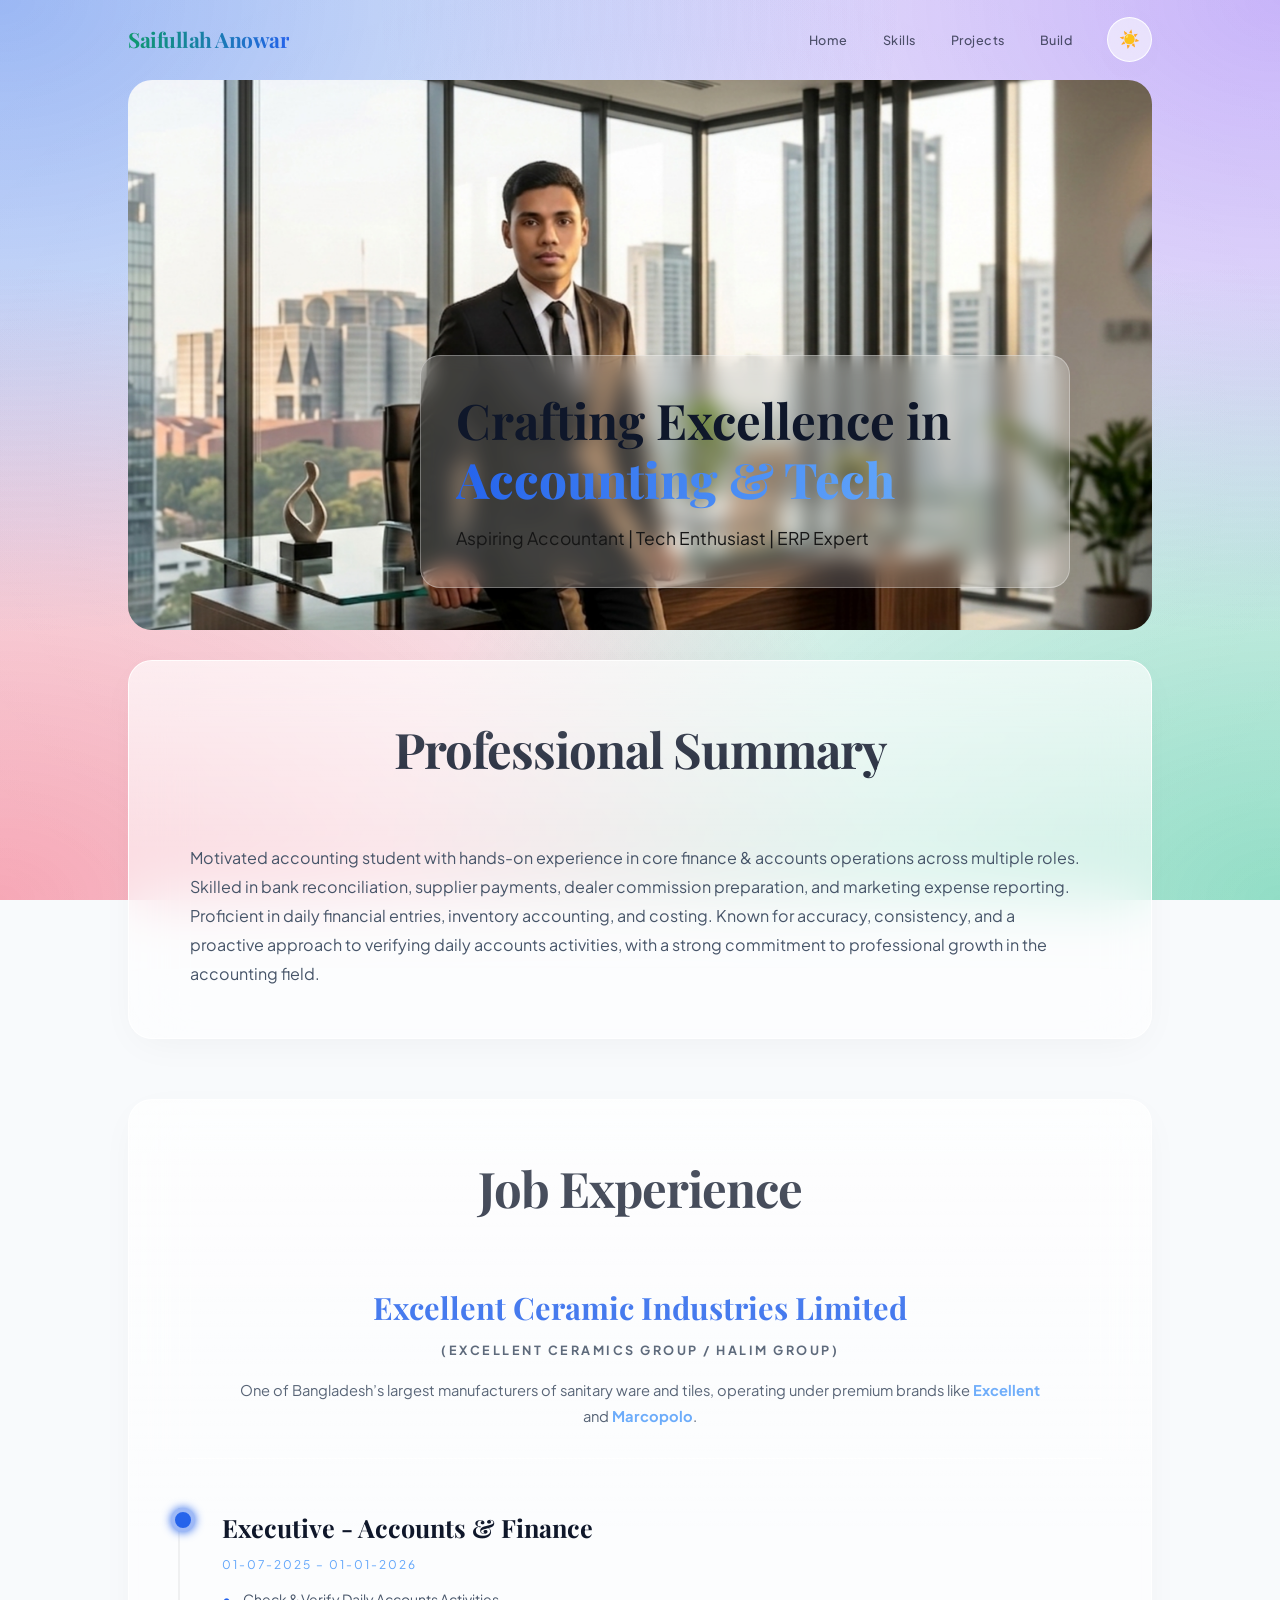
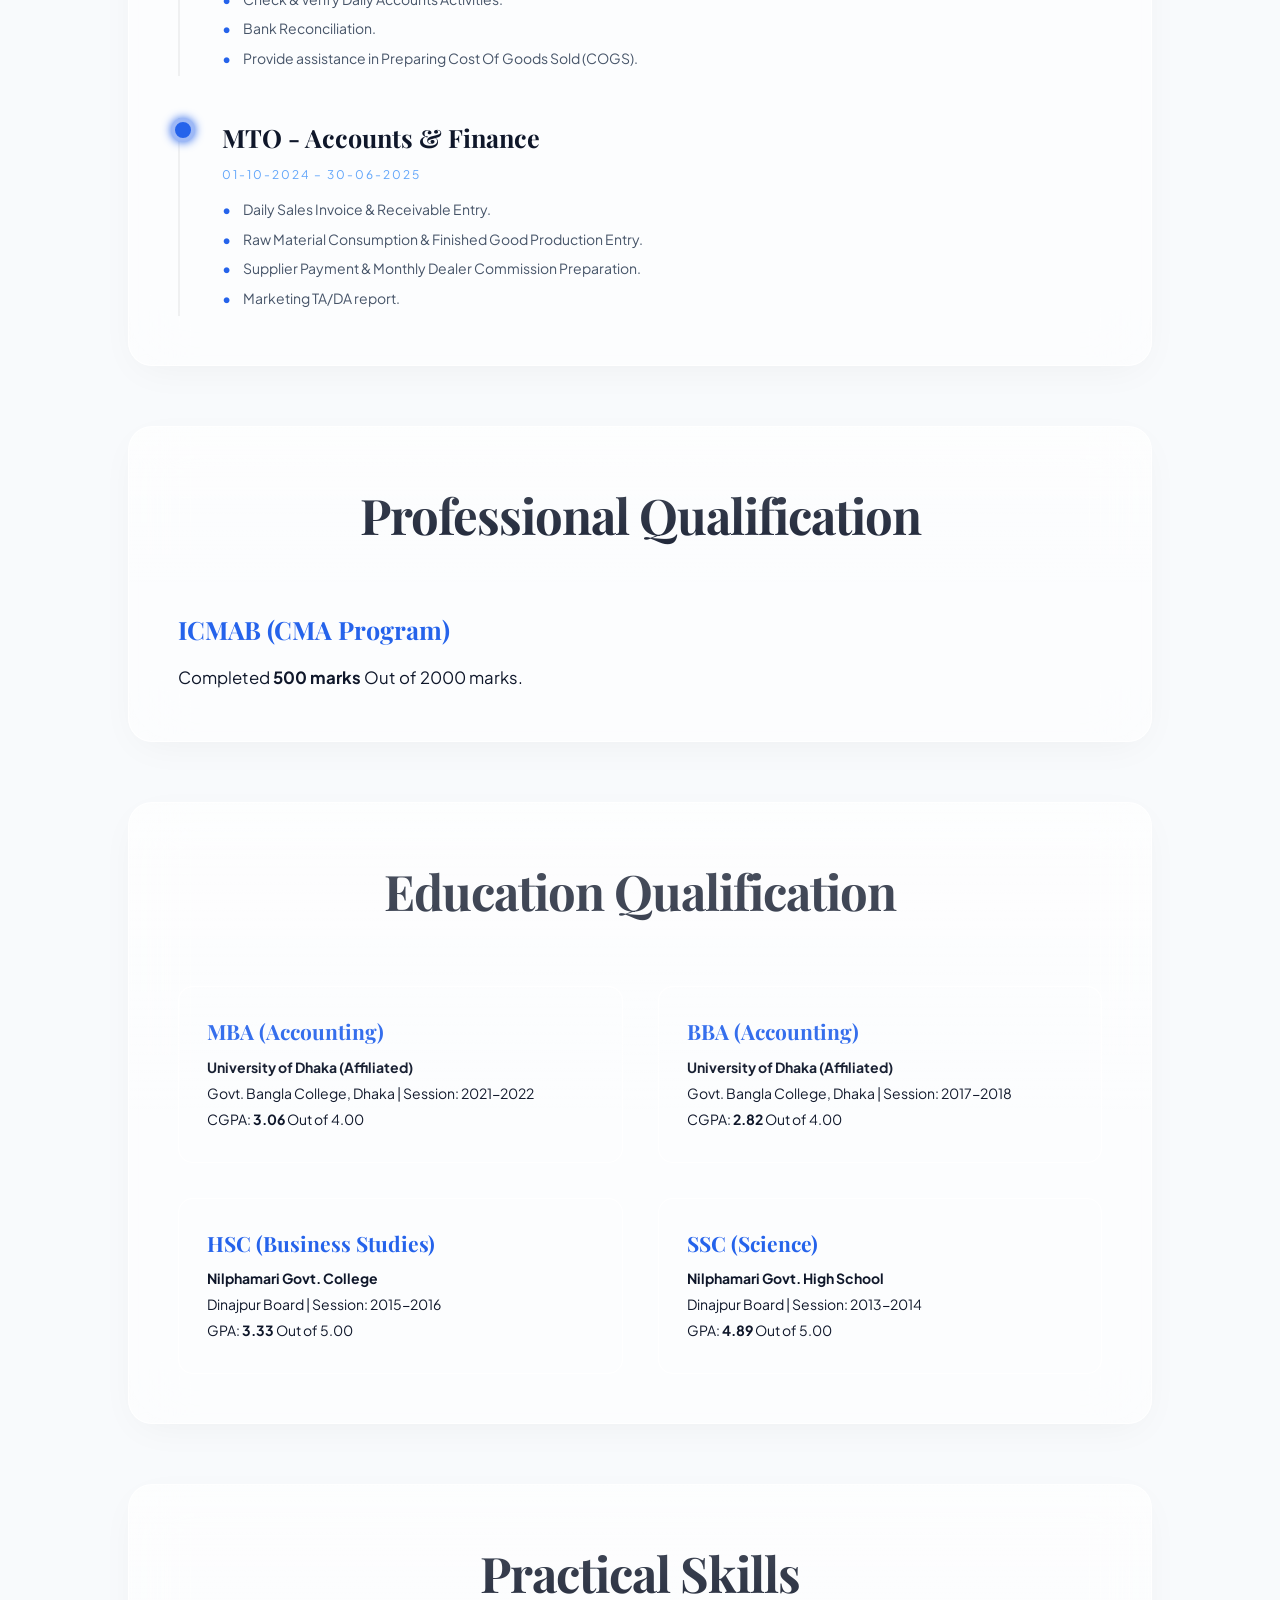
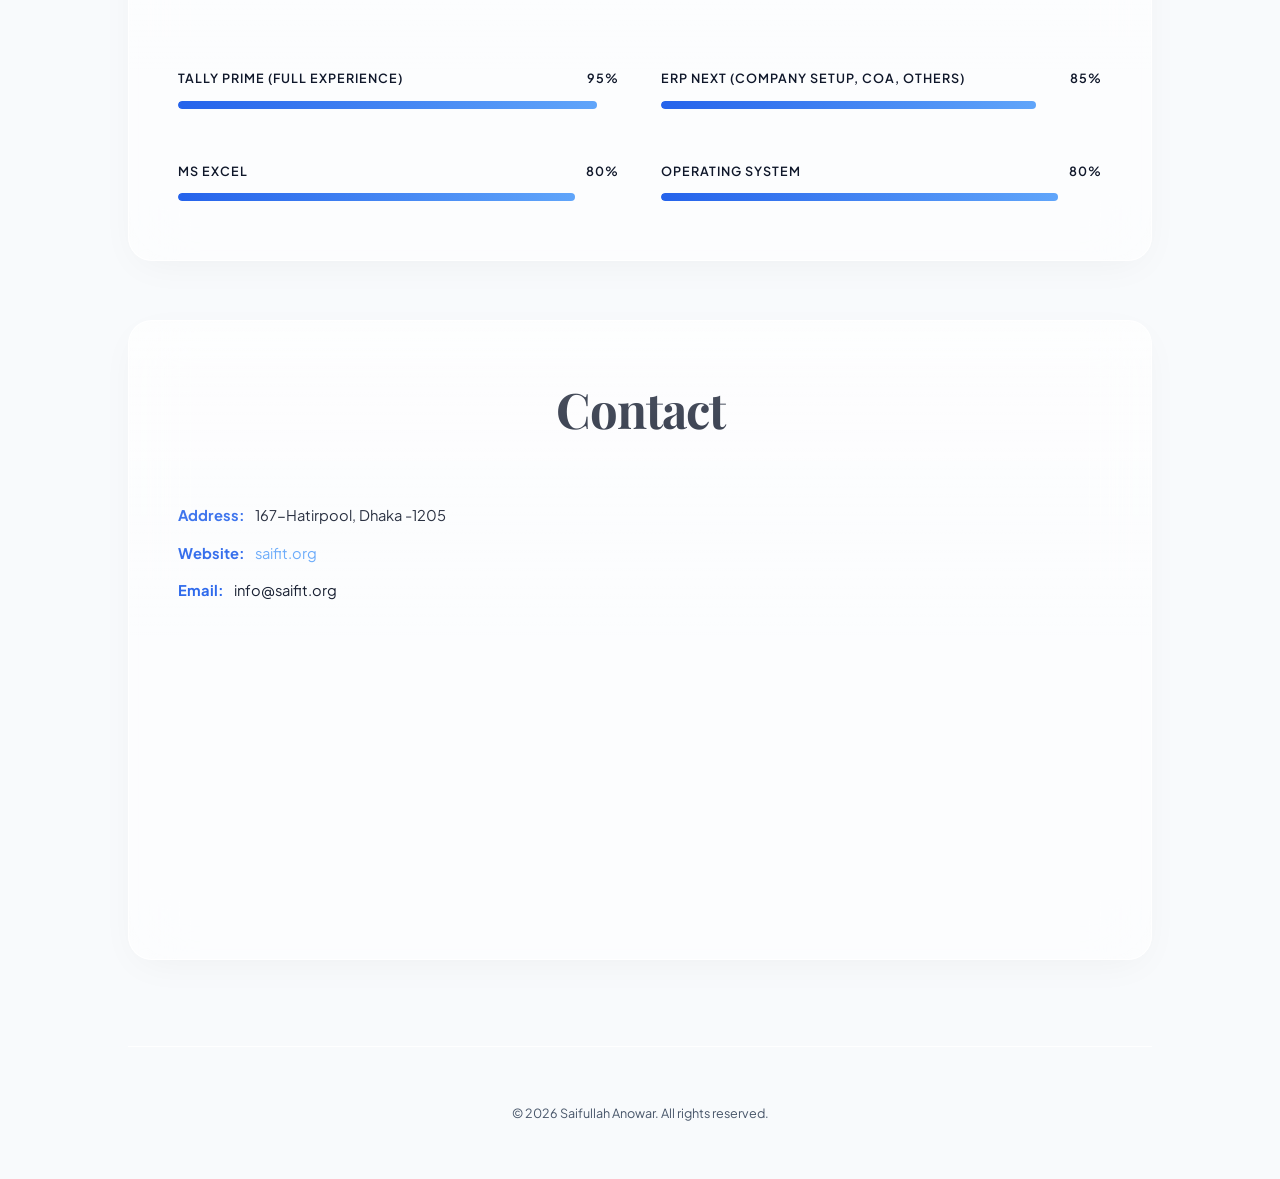
==== commit e81376e0: "feat: complete folder restructuring, absolute paths, and Resume Builder page" ====
--- a/index.html
+++ b/index.html
@@ -191,7 +191,7 @@
     async function loadUI() {
       const templateName = currentMode === 'mobile' ? 'mobile-ui.html' : 'desktop-ui.html';
       try {
-        const response = await fetch(`templetes/${templateName}`);
+        const response = await fetch(`/templetes/${templateName}`);
         if (!response.ok) throw new Error("Failed to load template");
         const html = await response.text();
         
@@ -212,6 +212,12 @@
         footerPlaceholder.innerHTML = '';
         const newFooter = doc.querySelector('footer');
         if (newFooter) footerPlaceholder.appendChild(newFooter.cloneNode(true));
+        
+        // Mark Home as active nav link
+        document.querySelectorAll('.navmenu a').forEach(a => {
+          a.classList.remove('active');
+          if (a.getAttribute('href') === '/index.html') a.classList.add('active');
+        });
 
         initTheme();
         window.dispatchEvent(new Event('scroll'));
